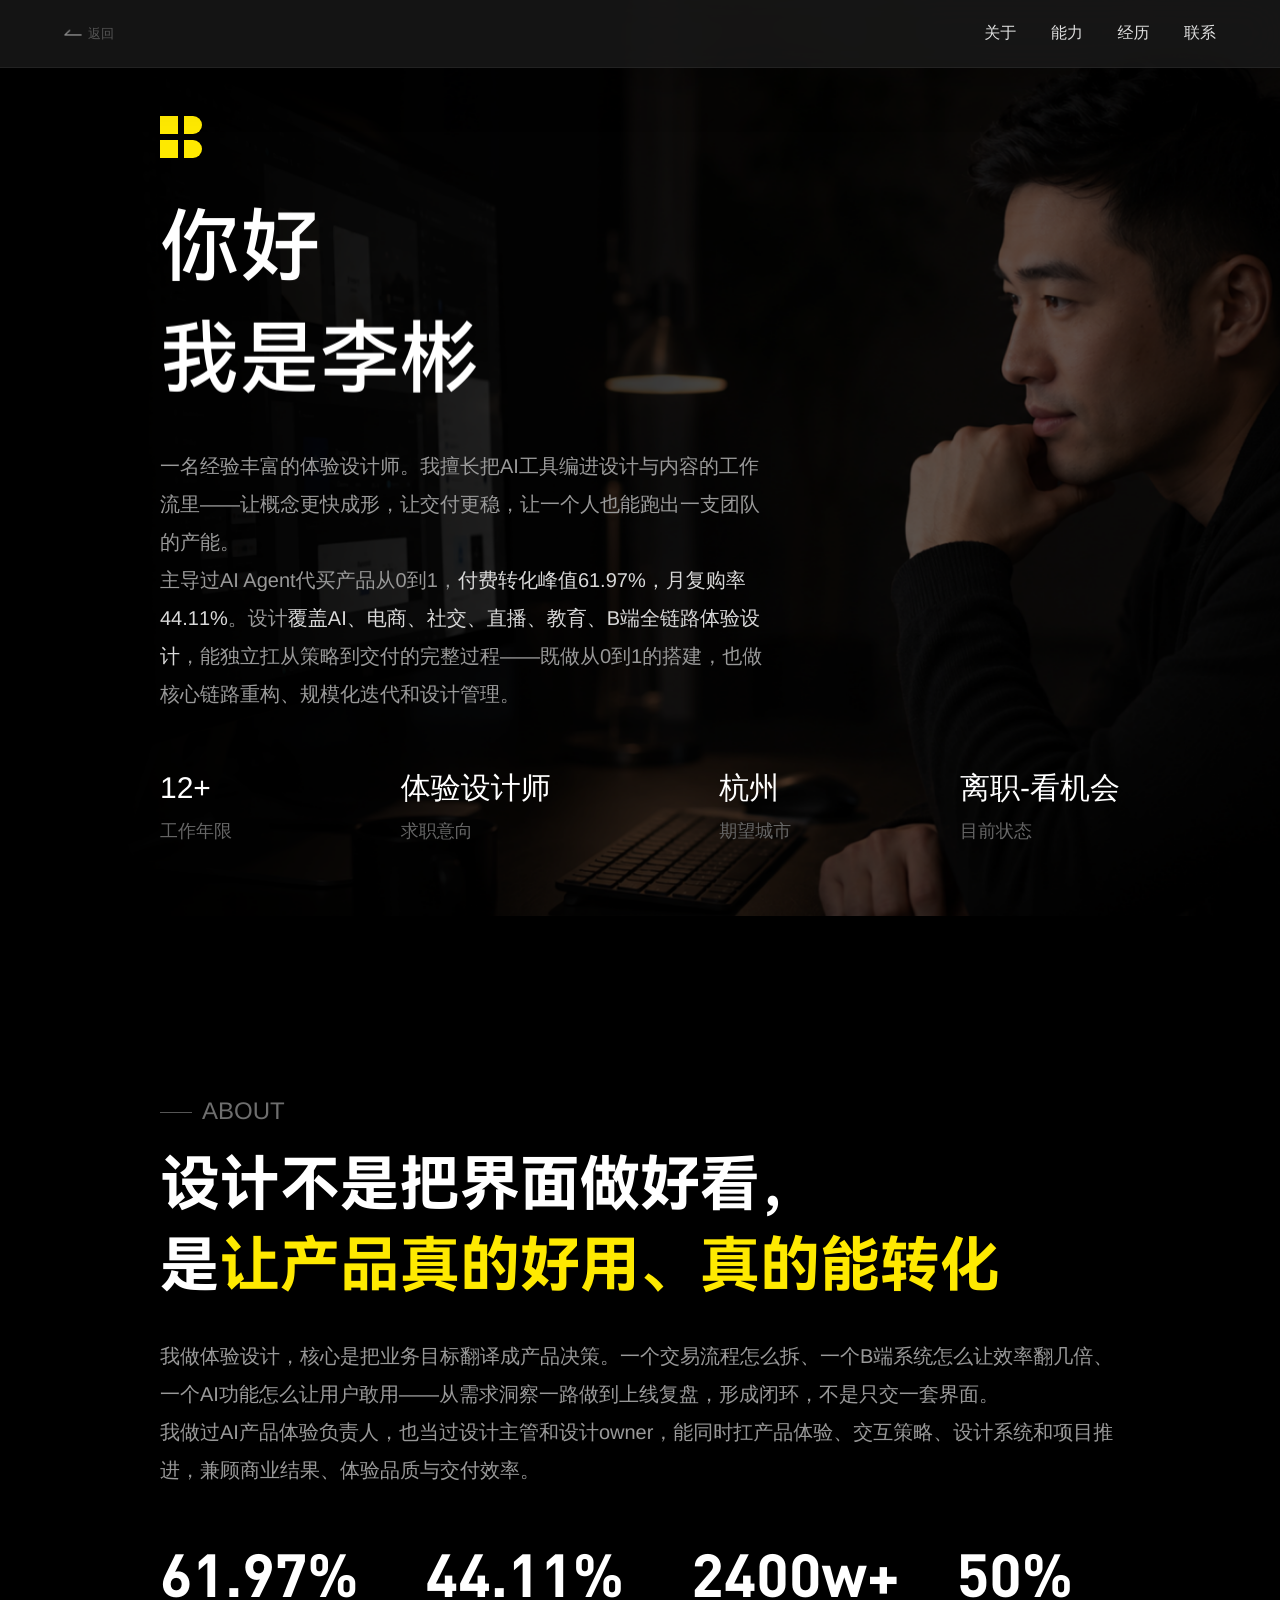
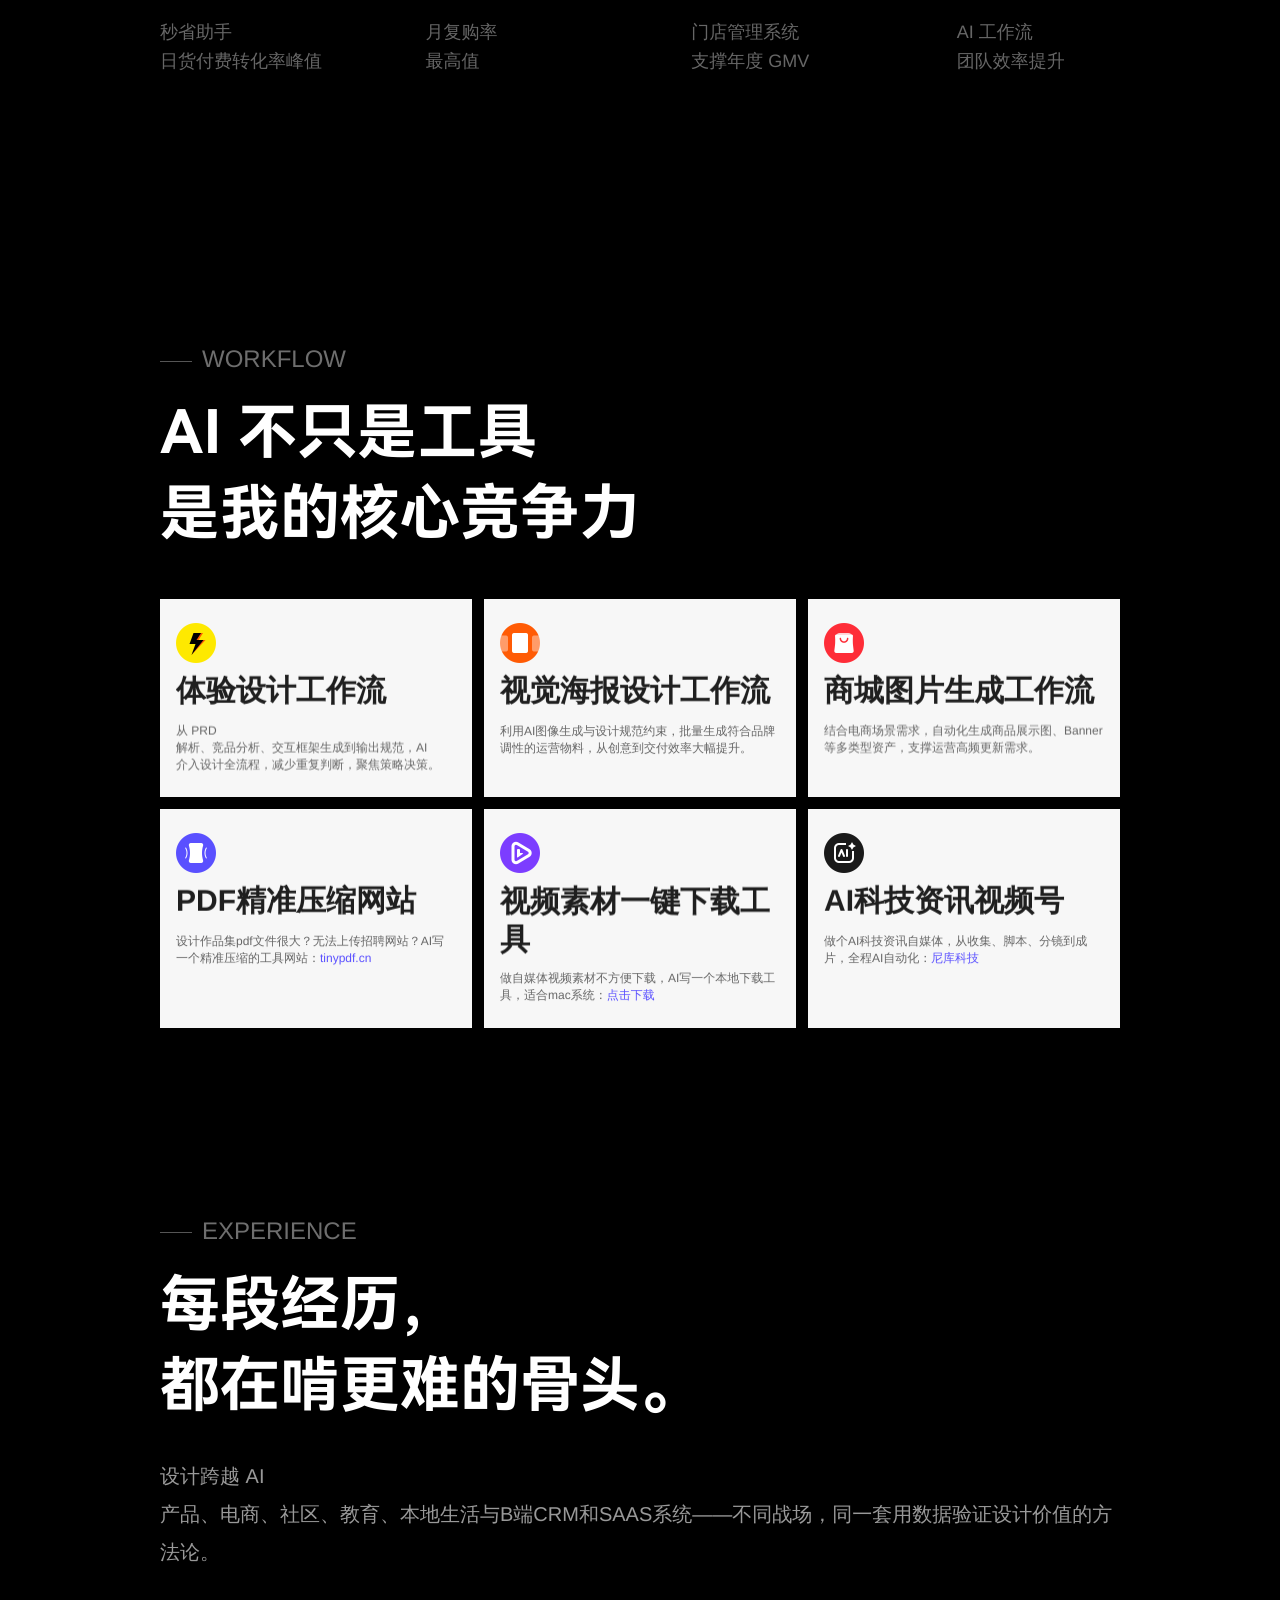
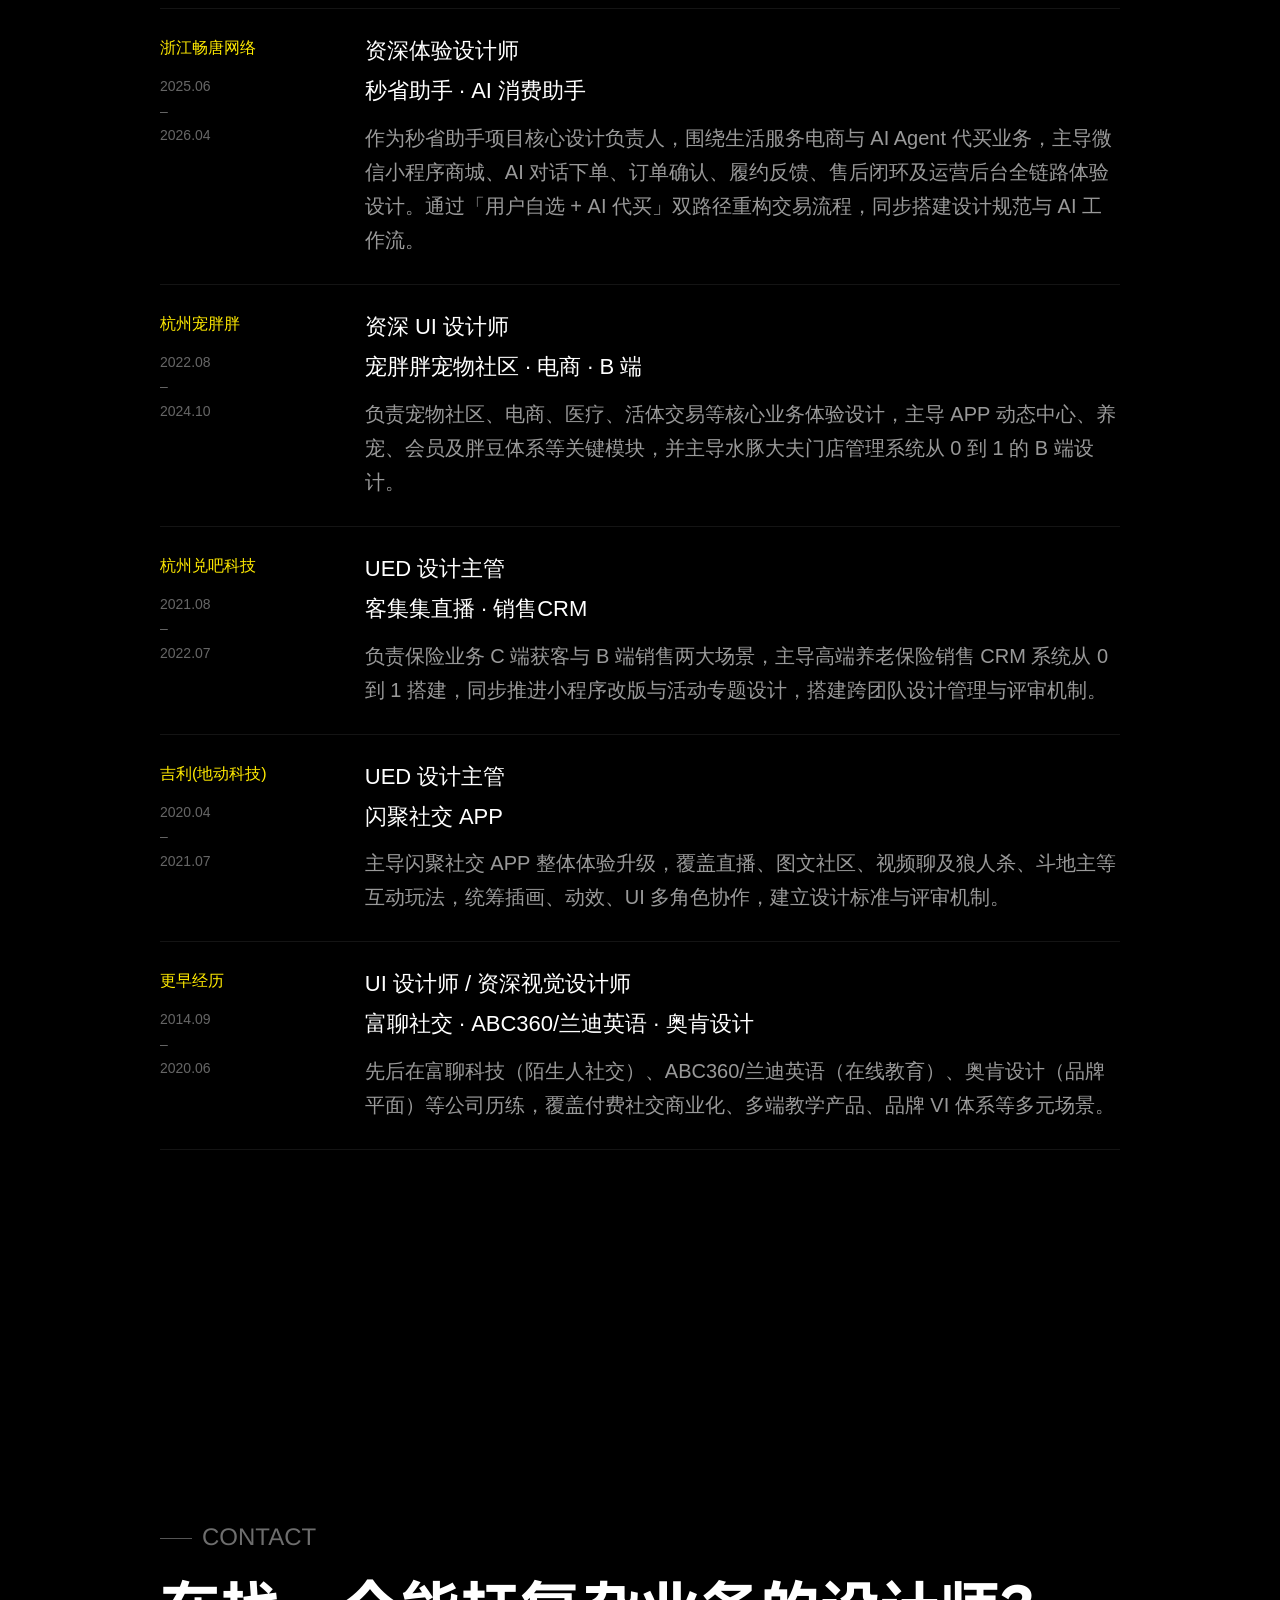
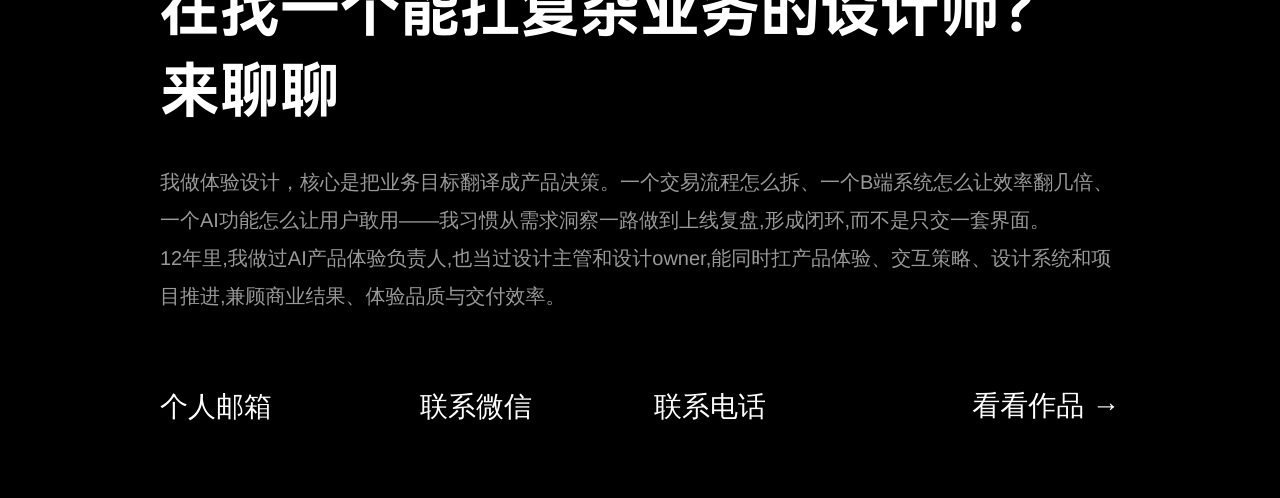
==== about.html @ 1988c187 "改版：新增个人履历页 + 全站交互/视觉优化 - 新增 about.html 个人履历页（hero/简介/workflow/经历/联系），文字按设计稿固定字号还原 - workflow 模块加入 3 " ====
<!DOCTYPE html>
<html lang="zh-CN">
<head>
  <meta charset="UTF-8">
  <meta name="viewport" content="width=device-width, initial-scale=1.0">
  <title>李彬 · 个人履历</title>
  <meta name="theme-color" content="#000000">
  <link rel="preload" as="image" href="images/about/about-hero-bg.png">
  <link rel="stylesheet" href="css/about.css">
  <script>
    /* 滚动分行入场 · 首屏防闪：先隐藏目标文字，由 line-reveal.js 接管显示；
       2.8s 兜底移除，避免脚本异常时文字一直隐藏。reduced-motion 时不启用。 */
    (function () {
      if (window.matchMedia && window.matchMedia('(prefers-reduced-motion: reduce)').matches) return;
      var d = document.documentElement;
      d.className += (d.className ? ' ' : '') + 'reveal-armed';
      setTimeout(function () { d.classList.remove('reveal-armed'); }, 2800);
    })();
  </script>
</head>
<body>
  <header class="topbar">
    <a class="back" href="index.html" aria-label="返回">
      <img class="back-icon" src="images/icons/back-icon@2x.png"
           srcset="images/icons/back-icon@2x.png 2x, images/icons/back-icon@3x.png 3x" alt="">
      <span>返回</span>
    </a>
    <nav aria-label="页面导航">
      <a href="#about">关于</a>
      <a href="#workflow">能力</a>
      <a href="#experience">经历</a>
      <a href="#contact">联系</a>
    </nav>
  </header>

  <main class="page">
    <section class="hero page-section" id="top">
      <div class="hero-bg" aria-hidden="true"></div>
      <div class="hero-mask" aria-hidden="true"></div>
      <div class="section-inner hero-content">
        <div class="brand-mark" aria-hidden="true"><span></span><span></span><span></span><span></span></div>
        <h1>你好<br>我是李彬</h1>
        <p class="hero-copy">
          一名经验丰富的体验设计师。我擅长把AI工具编进设计与内容的工作流里——让概念更快成形，让交付更稳，让一个人也能跑出一支团队的产能。<br>
          主导过AI&nbsp;Agent代买产品从0到1，<span class="text-strong">付费转化峰值61.97%，月复购率44.11%</span>。设计<span class="text-strong">覆盖AI、电商、社交、直播、教育、B端全链路体验设计</span>，能独立扛从策略到交付的完整过程——既做从0到1的搭建，也做核心链路重构、规模化迭代和设计管理。
        </p>
        <div class="profile-meta">
          <article><b>12+</b><span>工作年限</span></article>
          <article><b>体验设计师</b><span>求职意向</span></article>
          <article><b>杭州</b><span>期望城市</span></article>
          <article><b>离职-看机会</b><span>目前状态</span></article>
        </div>
      </div>
    </section>

    <section class="about-section page-section" id="about">
      <div class="section-inner">
        <p class="kicker">ABOUT</p>
        <h2>设计不是把界面做好看，<br>是<span class="accent">让产品真的好用、真的能转化</span></h2>
        <div class="body-copy">
          <p>我做体验设计，核心是把业务目标翻译成产品决策。一个交易流程怎么拆、一个B端系统怎么让效率翻几倍、一个AI功能怎么让用户敢用——从需求洞察一路做到上线复盘，形成闭环，不是只交一套界面。</p>
          <p>我做过AI产品体验负责人，也当过设计主管和设计owner，能同时扛产品体验、交互策略、设计系统和项目推进，兼顾商业结果、体验品质与交付效率。</p>
        </div>
        <div class="metrics">
          <article><b>61.97%</b><span>秒省助手<br>日货付费转化率峰值</span></article>
          <article><b>44.11%</b><span>月复购率<br>最高值</span></article>
          <article><b>2400w+</b><span>门店管理系统<br>支撑年度 GMV</span></article>
          <article><b>50%</b><span>AI 工作流<br>团队效率提升</span></article>
        </div>
      </div>
    </section>

    <section class="workflow-section page-section" id="workflow">
      <div class="section-inner">
        <p class="kicker">WORKFLOW</p>
        <h2>AI 不只是工具<br>是我的核心竞争力</h2>
        <div class="workflow-cards">
          <article>
            <img class="wf-icon" src="images/about/icons/workflow-ux.png" alt="">
            <h3>体验设计工作流</h3>
            <p>从 PRD 解析、竞品分析、交互框架生成到输出规范，AI&nbsp;介入设计全流程，减少重复判断，聚焦策略决策。</p>
          </article>
          <article>
            <img class="wf-icon" src="images/about/icons/workflow-poster.png" alt="">
            <h3>视觉海报设计工作流</h3>
            <p>利用AI图像生成与设计规范约束，批量生成符合品牌调性的运营物料，从创意到交付效率大幅提升。</p>
          </article>
          <article>
            <img class="wf-icon" src="images/about/icons/workflow-commerce.png" alt="">
            <h3>商城图片生成工作流</h3>
            <p>结合电商场景需求，自动化生成商品展示图、Banner 等多类型资产，支撑运营高频更新需求。</p>
          </article>
          <article>
            <img class="wf-icon" src="images/about/icons/workflow-pdf.png" alt="">
            <h3>PDF精准压缩网站</h3>
            <p>设计作品集pdf文件很大？无法上传招聘网站？AI写一个精准压缩的工具网站：<a class="wf-link" href="https://tinypdf.cn" target="_blank" rel="noopener noreferrer">tinypdf.cn</a></p>
          </article>
          <article>
            <img class="wf-icon" src="images/about/icons/workflow-video.png" alt="">
            <h3>视频素材一键下载工具</h3>
            <p>做自媒体视频素材不方便下载，AI写一个本地下载工具，适合mac系统：<a class="wf-link" href="downloads/video-downloader-mac-test.zip" download="视频下载器-macOS测试版.zip">点击下载</a></p>
          </article>
          <article>
            <img class="wf-icon" src="images/about/icons/workflow-news.png" alt="">
            <h3>AI科技资讯视频号</h3>
            <p>做个AI科技资讯自媒体，从收集、脚本、分镜到成片，全程AI自动化：<button type="button" class="wf-link wf-qr" data-qr="images/about/douyin-qr.jpg" aria-haspopup="dialog">尼库科技</button></p>
          </article>
        </div>
      </div>
    </section>

    <section class="experience-section page-section" id="experience">
      <div class="section-inner">
        <div class="experience-head">
          <p class="kicker">EXPERIENCE</p>
          <h2>每段经历，<br>都在啃更难的骨头。</h2>
          <p class="section-lead">设计跨越 AI 产品、电商、社区、教育、本地生活与B端CRM和SAAS系统——不同战场，同一套用数据验证设计价值的方法论。</p>
        </div>

        <div class="experience-list" aria-label="工作经历">
          <button class="job" type="button" aria-expanded="false">
            <div class="job-date">
              <b>浙江畅唐网络</b>
              <span>2025.06</span><span>–</span><span>2026.04</span>
            </div>
            <div class="job-body">
              <p class="job-role">资深体验设计师</p>
              <h3>秒省助手 · AI 消费助手</h3>
              <p class="job-desc">作为秒省助手项目核心设计负责人，围绕生活服务电商与 AI Agent 代买业务，主导微信小程序商城、AI 对话下单、订单确认、履约反馈、售后闭环及运营后台全链路体验设计。通过「用户自选 + AI 代买」双路径重构交易流程，同步搭建设计规范与 AI 工作流。</p>
              <div class="job-results">
                <p>累计订单近 1.2 万，累计注册超 6000</p>
                <p>日活付费转化峰值 61.97%，月复购率最高 44.11%</p>
                <p>建立三套 AI 工作流，设计效率提升约 50%</p>
              </div>
              <div class="tags"><span>AI Agent</span><span>AI 设计工作流</span><span>电商</span><span>微信小程序</span><span>Design Owner</span></div>
            </div>
          </button>

          <button class="job" type="button" aria-expanded="false">
            <div class="job-date">
              <b>杭州宠胖胖</b>
              <span>2022.08</span><span>–</span><span>2024.10</span>
            </div>
            <div class="job-body">
              <p class="job-role">资深 UI 设计师</p>
              <h3>宠胖胖宠物社区 · 电商 · B 端</h3>
              <p class="job-desc">负责宠物社区、电商、医疗、活体交易等核心业务体验设计，主导 APP 动态中心、养宠、会员及胖豆体系等关键模块，并主导水豚大夫门店管理系统从 0 到 1 的 B 端设计。</p>
              <div class="job-results">
                <p>200 万级用户产品核心模块改版，用户满意度 8.5 分以上</p>
                <p>社区与直播链路优化，用户停留时长提升至 5 分钟以上</p>
                <p>门店管理系统支撑年度 GMV 达 2400 万以上</p>
                <p>AI 萌宠咨询上线三个月咨询量增长 320%</p>
              </div>
              <div class="tags"><span>AI 咨询产品</span><span>宠物社区</span><span>B 端系统</span><span>鸿蒙适配</span><span>设计规范</span></div>
            </div>
          </button>

          <button class="job" type="button" aria-expanded="false">
            <div class="job-date">
              <b>杭州兑吧科技</b>
              <span>2021.08</span><span>–</span><span>2022.07</span>
            </div>
            <div class="job-body">
              <p class="job-role">UED 设计主管</p>
              <h3>客集集直播 · 销售CRM</h3>
              <p class="job-desc">负责保险业务 C 端获客与 B 端销售两大场景，主导高端养老保险销售 CRM 系统从 0 到 1 搭建，同步推进小程序改版与活动专题设计，搭建跨团队设计管理与评审机制。</p>
              <div class="job-results">
                <p>CRM 系统操作流程效率提升 300%</p>
                <p>前端开发理解与实现成本下降 82%</p>
                <p>业务预约率提升 55%</p>
              </div>
              <div class="tags"><span>CRM 系统</span><span>设计管理</span><span>B2C 获客</span><span>组件规范</span></div>
            </div>
          </button>

          <button class="job" type="button" aria-expanded="false">
            <div class="job-date">
              <b>吉利(地动科技)</b>
              <span>2020.04</span><span>–</span><span>2021.07</span>
            </div>
            <div class="job-body">
              <p class="job-role">UED 设计主管</p>
              <h3>闪聚社交 APP</h3>
              <p class="job-desc">主导闪聚社交 APP 整体体验升级，覆盖直播、图文社区、视频聊及狼人杀、斗地主等互动玩法，统筹插画、动效、UI 多角色协作，建立设计标准与评审机制。</p>
              <div class="job-results">
                <p>主导 APP 2.0 版本整体升级，社交/直播/游戏一体化体系建设</p>
                <p>建立设计评审机制，提升多人协作方案一致性</p>
              </div>
              <div class="tags"><span>社交 APP</span><span>直播</span><span>互动游戏</span><span>团队管理</span></div>
            </div>
          </button>

          <button class="job" type="button" aria-expanded="false">
            <div class="job-date">
              <b>更早经历</b>
              <span>2014.09</span><span>–</span><span>2020.06</span>
            </div>
            <div class="job-body">
              <p class="job-role">UI 设计师 / 资深视觉设计师</p>
              <h3>富聊社交 · ABC360/兰迪英语 · 奥肯设计</h3>
              <p class="job-desc">先后在富聊科技（陌生人社交）、ABC360/兰迪英语（在线教育）、奥肯设计（品牌平面）等公司历练，覆盖付费社交商业化、多端教学产品、品牌 VI 体系等多元场景。</p>
              <div class="job-results">
                <p>富聊核心链路优化，用户使用时长从 24.8 分钟提升至 35.6 分钟，增长 43%</p>
                <p>Zen Jigsaw 次日留存率从 27% 提升至 45%，使用时长增长超 300%</p>
              </div>
              <div class="tags"><span>陌生人社交</span><span>在线教育</span><span>海外产品</span><span>品牌 VI</span></div>
            </div>
          </button>
        </div>
      </div>
    </section>

    <section class="contact-section page-section" id="contact">
      <div class="section-inner contact-inner">
        <div>
          <p class="kicker">CONTACT</p>
          <h2>在找一个能扛复杂业务的设计师？<br>来聊聊</h2>
          <div class="body-copy">
            <p>我做体验设计，核心是把业务目标翻译成产品决策。一个交易流程怎么拆、一个B端系统怎么让效率翻几倍、一个AI功能怎么让用户敢用——我习惯从需求洞察一路做到上线复盘,形成闭环,而不是只交一套界面。</p>
            <p>12年里,我做过AI产品体验负责人,也当过设计主管和设计owner,能同时扛产品体验、交互策略、设计系统和项目推进,兼顾商业结果、体验品质与交付效率。</p>
          </div>
        </div>
        <div class="contact-links">
          <button type="button" class="contact-item contact-copy" data-copy="329809563@qq.com" aria-label="复制邮箱 329809563@qq.com">
            <span class="ci-label">个人邮箱</span>
            <span class="ci-value">329809563@qq.com</span>
          </button>
          <button type="button" class="contact-item contact-copy" data-copy="Libin_y" aria-label="复制微信号 Libin_y">
            <span class="ci-label">联系微信</span>
            <span class="ci-value">Libin_y</span>
          </button>
          <button type="button" class="contact-item contact-copy" data-copy="13758231257" aria-label="复制电话 13758231257">
            <span class="ci-label">联系电话</span>
            <span class="ci-value">13758231257</span>
          </button>
          <a class="contact-item contact-portfolio" href="project.html?p=miaosheng">看看作品 →</a>
        </div>
      </div>
    </section>
  </main>

  <div id="toast" class="toast" role="status" aria-live="polite"></div>

  <!-- 抖音二维码弹窗（点击工作流卡片「尼库科技」弹出） -->
  <div class="wf-qr-modal" id="wfQrModal" role="dialog" aria-modal="true" aria-label="抖音二维码" hidden>
    <div class="wf-qr-backdrop" data-qr-close></div>
    <div class="wf-qr-card">
      <button type="button" class="wf-qr-close" data-qr-close aria-label="关闭">×</button>
      <img class="wf-qr-img" id="wfQrImg" src="" alt="抖音二维码">
      <p class="wf-qr-cap" id="wfQrCap">抖音扫码关注</p>
    </div>
  </div>

  <script>
    /* 工作流卡片「尼库科技」→ 弹出抖音二维码 */
    (function () {
      var modal = document.getElementById('wfQrModal');
      if (!modal) return;
      var img = document.getElementById('wfQrImg');
      var cap = document.getElementById('wfQrCap');
      img.addEventListener('error', function () {
        img.style.display = 'none';
        cap.textContent = '二维码待上传：images/about/douyin-qr.png';
      });
      img.addEventListener('load', function () { img.style.display = 'block'; });
      function open(src, title) {
        img.style.display = 'block';
        cap.textContent = title || '抖音扫码关注';
        img.src = src;
        modal.hidden = false;
        document.body.style.overflow = 'hidden';
      }
      function close() { modal.hidden = true; img.src = ''; document.body.style.overflow = ''; }
      document.querySelectorAll('.wf-qr').forEach(function (btn) {
        btn.addEventListener('click', function () {
          open(btn.getAttribute('data-qr'), btn.getAttribute('data-title'));
        });
      });
      modal.addEventListener('click', function (e) {
        if (e.target.hasAttribute('data-qr-close')) close();
      });
      document.addEventListener('keydown', function (e) {
        if (e.key === 'Escape' && !modal.hidden) close();
      });
    })();
  </script>

  <script src="js/about.js"></script>

  <!-- 滚动「响应式分行」入场动效（GSAP 自托管，避免国内 CDN 慢）-->
  <script src="js/vendor/gsap.min.js"></script>
  <script src="js/vendor/ScrollTrigger.min.js"></script>
  <script src="js/vendor/SplitText.min.js"></script>
  <script src="js/line-reveal.js"></script>
</body>
</html>
---- css/about.css ----
/* ── 设计稿嵌入字体（已按本页用到的字形子集化）── */
@font-face {
  font-family: "HarmonyOS Sans SC";
  font-weight: 500;
  font-style: normal;
  font-display: swap;
  src: url("../fonts/HarmonyOS_Sans_SC_Medium.woff2") format("woff2");
}
@font-face {
  font-family: "HarmonyOS Sans SC";
  font-weight: 700;
  font-style: normal;
  font-display: swap;
  src: url("../fonts/HarmonyOS_Sans_SC_Bold.woff2") format("woff2");
}
@font-face {
  font-family: "DINPro";
  font-weight: 700;
  font-style: normal;
  font-display: swap;
  src: url("../fonts/DINPro-Bold.woff2") format("woff2");
}

:root {
  --bg: #000;
  --bar: rgba(26, 26, 26, .8);
  --panel: #1f1f1f;
  --panel-soft: #151515;
  --text: #f4f4f4;
  --muted: #6e6e6e;
  --muted-2: #9b9b9b;
  --accent: #FEE900;
  --white-card: #f7f7f7;
  --topbar-height: 68px;
  --page-x: clamp(28px, 12.5vw, 240px);
  --content-max: 1440px;
  --font-display: "HarmonyOS Sans SC", "PingFang SC", -apple-system, BlinkMacSystemFont, sans-serif;
  --font-num: "DINPro", "HarmonyOS Sans SC", "PingFang SC", -apple-system, sans-serif;
}

*,
*::before,
*::after {
  box-sizing: border-box;
}

html {
  min-height: 100%;
  scroll-behavior: smooth;
  scroll-padding-top: 0;
}

body {
  margin: 0;
  min-height: 100%;
  overflow-x: hidden;
  background: var(--bg);
  color: var(--text);
  font-family: "PingFang SC", -apple-system, BlinkMacSystemFont, "Helvetica Neue", Arial, sans-serif;
  font-weight: 300;
  letter-spacing: 0;
  -webkit-font-smoothing: antialiased;
  text-rendering: geometricPrecision;
}

a {
  color: inherit;
  text-decoration: none;
}

button {
  border: 0;
  border-radius: 0;
  font: inherit;
}

.text-strong {
  font-weight: 500;            /* 设计稿：强调文字为 PingFang SC Medium */
  color: #d9d9d9;
}

.accent,
.contact-section h2 span {
  color: var(--accent);
}

.topbar {
  position: fixed;
  top: 0;
  left: 0;
  right: 0;
  z-index: 100;
  height: var(--topbar-height);
  padding: 0 clamp(24px, 5vw, 96px);
  display: flex;
  align-items: center;
  justify-content: space-between;
  background: var(--bar);
  color: #e0e0e0;
  border-bottom: 1px solid rgba(255,255,255,.06);
  backdrop-filter: blur(18px);
  -webkit-backdrop-filter: blur(18px);
  box-shadow: 0 18px 44px rgba(0,0,0,.26);
}

/* 全站统一返回样式（以 project.html .project-back 为准）*/
.back {
  display: flex;
  align-items: center;
  gap: 6px;
  font-size: 13px;
  color: #555;
  transition: color 0.2s;
}
.back:hover { color: #fff; }
.back-icon {
  width: 18px;
  height: 18px;
  display: block;
  opacity: 0.5;                 /* 白色切图弱化为灰，hover 提亮 */
  transition: opacity 0.2s;
}
.back:hover .back-icon { opacity: 1; }

.topbar nav {
  display: flex;
  gap: clamp(22px, 2.7vw, 52px);
  font-size: 16px;
  font-weight: 400;
}

.topbar nav a:hover {
  color: var(--accent);        /* 顶部导航 hover 黄色；返回按钮 hover 走 .back:hover(白) */
}

.page {
  width: 100%;
  overflow: visible;
}

.page-section {
  min-height: 100svh;
}

.section-inner {
  width: min(calc(100% - var(--page-x) * 2), var(--content-max));
  min-height: 100svh;
  margin: 0 auto;
  padding: calc(var(--topbar-height) + 48px) 0 72px;
  display: flex;
  flex-direction: column;
  justify-content: center;
}

.hero {
  position: relative;
  overflow: hidden;
}

/* Hero 底图：用户重新导出的切图（@2x 3840×2000 / @1x 1920×1000，照片居右 + 左侧渐变淡黑已烘焙进图片），满幅铺底 */
.hero-bg {
  position: absolute;
  inset: 0;
  background-image: url("../images/about/about-hero-bg.png");
  background-repeat: no-repeat;
  background-size: cover;
  background-position: center top;
}

/* 渐变已烘焙进底图，此层保留作极轻微的文字区兜底 */
.hero-mask {
  position: absolute;
  inset: 0;
  background: none;
}

.hero-content {
  position: relative;
  z-index: 2;
}

.brand-mark {
  width: clamp(42px, 3vw, 58px);
  height: clamp(42px, 3vw, 58px);
  display: grid;
  grid-template-columns: repeat(2, 1fr);
  grid-template-rows: repeat(2, 1fr);
  gap: 6px;
  margin-bottom: clamp(28px, 3.8vh, 44px);
}

.brand-mark span {
  background: var(--accent);
}

.brand-mark span:nth-child(2),
.brand-mark span:nth-child(4) {
  border-radius: 0 18px 18px 0;
}

.eyebrow,
.kicker {
  margin: 0 0 20px;
  color: var(--muted);
  font-size: 24px;             /* 设计稿：PingFang SC Regular 24px */
  line-height: 1;
  font-weight: 400;
  text-transform: uppercase;
  white-space: nowrap;         /* —— WORKFLOW 等始终单行不换行 */
}

.kicker::before {
  content: "";
  display: inline-block;
  width: clamp(32px, 2.5vw, 48px);
  height: 1px;
  margin-right: 10px;
  vertical-align: middle;
  background: #555;
}

.hero h1,
.section-inner h2 {
  margin: 0;
  color: #ffffff;
  font-family: var(--font-display);
  letter-spacing: 0;
}

.hero h1 {
  font-size: 80px;             /* 设计稿：HarmonyOS Sans SC Medium 80px */
  line-height: 1.4;
  font-weight: 500;
}

.muted-title {
  color: #555;
}

.hero-copy,
.section-lead,
.body-copy p {
  margin: 32px 0 0;
  color: #999999;
  font-size: 20px;             /* 设计稿：PingFang SC Light 20px / 行高 38px(1.9) */
  line-height: 1.9;
  font-weight: 300;
  overflow-wrap: anywhere;
}
/* 文字显示区间按设计稿各自的文本框宽度 */
/* 顶部正文：按视口比例动态适配一屏（设计稿 920/1920≈48vw），上限 920px、下限 480px */
.hero-copy    { width: min(100%, clamp(480px, 48vw, 920px)); }
.section-lead { width: min(100%, 1320px); }  /* 设计稿 1320px */
.body-copy p  { width: min(100%, 1268px); }  /* 设计稿 1268px */

.body-copy p + p {
  margin-top: 0;
}

.profile-meta {
  display: grid;
  grid-template-columns: repeat(4, max-content);   /* 列随内容宽；配合 space-between 让文字间距均匀 */
  justify-content: space-between;                   /* 四项在内容宽度内等间距分布（同设计稿）*/
  gap: clamp(28px, 4vw, 80px);
  width: 100%;                                       /* 铺满内容区（设计稿四项跨满 1440）*/
  margin-top: clamp(46px, 6vh, 72px);
  padding-top: 0;
}

.profile-meta b {
  display: block;
  color: #ffffff;
  font-size: 30px;             /* 用户指定 30px（设计稿原 36px 偏大）*/
  line-height: 1.4;
  font-weight: 400;
  white-space: nowrap;         /* 各项指标保持单行 */
}

.profile-meta span {
  display: block;
  margin-top: 10px;
  color: #666666;
  font-size: 18px;             /* 设计稿：PingFang SC Regular 18px */
  font-weight: 400;
}

.section-inner h2 {
  font-size: 60px;             /* 设计稿：HarmonyOS Sans SC Bold 60px */
  line-height: 1.35;
  font-weight: 700;
}

.ai-badge {
  width: fit-content;
  margin-bottom: 28px;
  padding: 6px 12px;
  border: 1px solid rgba(254,233,0,.28);
  background: rgba(254,233,0,.08);
  color: var(--accent);
  font-size: 11px;
  font-weight: 400;
}

.metrics {
  display: grid;
  grid-template-columns: repeat(4, minmax(0, 1fr));
  gap: clamp(42px, 8vw, 160px);
  width: 100%;
  margin-top: clamp(54px, 6vh, 82px);
}

.metrics article {
  padding: 0;
}

.metrics b {
  display: block;
  color: #ffffff;
  font-family: var(--font-num);
  font-size: 60px;             /* 设计稿：DINPro Bold 60px */
  line-height: 1;
  font-weight: 700;
}

.metrics span {
  display: block;
  margin-top: 14px;
  color: #666666;
  font-size: 18px;             /* 设计稿：PingFang SC Regular 18px */
  font-weight: 400;
  line-height: 1.65;
}

.workflow-cards {
  display: grid;
  grid-template-columns: repeat(3, minmax(0, 1fr));
  gap: 12px;
  width: 100%;
  margin-top: clamp(42px, 5vh, 68px);
}

.workflow-cards article {
  padding: 24px 16px;          /* 左右收窄给正文+链接更多宽度，避免链接掉到第 3 行 */
  background: var(--white-card);
  color: #161616;
}

.wf-icon {
  width: 40px;
  height: 40px;
  display: block;
  margin-bottom: 10px;         /* 收紧图标与标题间距，压低卡片高度 */
}

.workflow-cards h3 {
  margin: 0;
  color: #1f1f1f;
  font-size: 30px;             /* 设计稿：PingFang SC Semibold 30px */
  line-height: 1.25;
  font-weight: 600;
}

.workflow-cards p {
  margin: 12px 0 0;
  color: #666666;
  /* 16px=设计稿(1920)字号；窄屏按列宽等比缩到 ~11px，确保正文+末尾链接挤在 2 行内 */
  font-size: clamp(12px, 0.85vw, 16px);
  font-weight: 400;
  line-height: 1.4;            /* 设计稿卡片正文行高 ≈1.375 */
}

/* 工作流卡片正文内的彩色链接（设计稿 #5A50FF）—— 网站/下载/抖音号 */
.wf-link {
  color: #5A50FF;
  font: inherit;
  text-decoration: none;
  cursor: pointer;
  transition: color .2s;
}
.wf-link:hover { color: #4036d6; text-decoration: underline; text-underline-offset: 3px; }
button.wf-link {                 /* 二维码弹窗触发用 button：清掉默认底色/边框 */
  background: none;
  border: 0;
  padding: 0;
}

/* 抖音二维码弹窗（点击「尼库科技」弹出） */
.wf-qr-modal {
  position: fixed;
  inset: 0;
  z-index: 9999;
  display: flex;
  align-items: center;
  justify-content: center;
}
.wf-qr-modal[hidden] { display: none; }
.wf-qr-backdrop {
  position: absolute;
  inset: 0;
  background: rgba(0, 0, 0, 0.62);
}
.wf-qr-card {
  position: relative;
  z-index: 1;
  background: #fff;
  padding: 32px 32px 24px;
  border-radius: 14px;
  text-align: center;
  box-shadow: 0 20px 60px rgba(0, 0, 0, .4);
}
.wf-qr-img {
  width: min(300px, 78vw);
  height: auto;
  display: block;
  margin: 0 auto;
  border-radius: 10px;
}
.wf-qr-cap {
  margin-top: 16px;
  font-size: 14px;
  color: #666;
  font-weight: 400;
}
.wf-qr-close {
  position: absolute;
  top: 6px;
  right: 12px;
  width: 32px; height: 32px;
  background: none;
  border: 0;
  font-size: 26px;
  line-height: 1;
  color: #999;
  cursor: pointer;
  transition: color .2s;
}
.wf-qr-close:hover { color: #111; }

/* ===== 滚动「响应式分行」入场 · 首屏防闪兜底 =====
   line-reveal.js 运行前先隐藏目标文字（脚本会逐个接管显示并播放动画）；
   脚本缺失/超时会移除 reveal-armed，文字照常显示，绝不会一直隐藏。 */
html.reveal-armed .hero h1,
html.reveal-armed .hero-copy,
html.reveal-armed .about-section h2,
html.reveal-armed .about-section .body-copy p,
html.reveal-armed .workflow-section h2,
html.reveal-armed .workflow-cards h3,
html.reveal-armed .workflow-cards p,
html.reveal-armed .experience-section h2,
html.reveal-armed .experience-section .section-lead,
html.reveal-armed .contact-section h2,
html.reveal-armed .contact-section .body-copy p {
  visibility: hidden;
}
.reveal-line { will-change: transform; }

.experience-section {
  overflow: visible;
}

.experience-section .section-inner {
  min-height: 100svh;
  padding: calc(var(--topbar-height) + 36px) 0 48px;
  justify-content: center;
}

.experience-head {
  margin-bottom: clamp(28px, 4vh, 54px);
}

.experience-list {
  width: 100%;
}

.job {
  position: relative;
  width: 100%;
  padding: clamp(26px, 3vh, 44px) 0;
  border-top: 1px solid rgba(255,255,255,.08);
  display: grid;
  grid-template-columns: clamp(160px, 16vw, 237px) minmax(0, 1fr);
  gap: 0;
  align-items: start;
  background: transparent;
  color: inherit;
  text-align: left;
  cursor: pointer;
  transition: padding .25s ease;
}

/* 悬停高亮：灰块(#1f1f1f)左右铺满至视口边缘，内容仍居中对齐 */
.job::before {
  content: "";
  position: absolute;
  top: 0;
  bottom: 0;
  left: 50%;
  width: 100vw;
  margin-left: -50vw;
  background: var(--panel);
  opacity: 0;
  transition: opacity .25s ease;
}

.job > * {
  position: relative;
  z-index: 1;
}

.job:hover::before,
.job:focus-visible::before {
  opacity: 1;
}

.job:focus-visible {
  outline: none;
}

.job:last-child {
  border-bottom: 1px solid rgba(255,255,255,.08);
}

.job-date b {
  display: block;
  margin-bottom: 14px;
  color: var(--accent);
  font-size: 16px;
  line-height: 1.5;
  font-weight: 400;
}

.job-date span {
  display: block;
  color: #666666;
  font-size: 14px;
  line-height: 1.75;
  font-weight: 400;
}

.job-role {
  margin: 0 0 10px;
  color: #ffffff;
  font-size: 22px;             /* 设计稿：PingFang SC Medium 22px */
  font-weight: 500;
}

.job h3 {
  margin: 0;
  color: #ffffff;
  font-size: 22px;             /* 设计稿：PingFang SC Medium 22px */
  line-height: 1.4;
  font-weight: 500;
}

.job-desc,
.job-results p {
  color: #999999;
  font-size: 20px;             /* 设计稿：PingFang SC Regular 20px */
  font-weight: 400;
  line-height: 1.7;
}

/* 描述：收起态也常驻可见（对应设计稿默认显示简介）*/
.job-desc {
  max-width: 1114px;
  margin: 14px 0 0;
}

/* 业绩：仅悬停/聚焦时展开（设计稿展开态 454px 的增量内容）*/
.job-results {
  display: grid;
  gap: 10px;
  max-height: 0;
  margin-top: 0;
  opacity: 0;
  overflow: hidden;
  transition: max-height .3s ease, opacity .25s ease, margin .3s ease;
}

.job:hover .job-results,
.job:focus-visible .job-results {
  max-height: 200px;
  margin-top: 16px;
  opacity: 1;
}

.job-results p {
  display: flex;
  align-items: center;        /* 箭头与右侧文字垂直居中对齐 */
  gap: 8px;
  margin: 0;
}

.job-results p::before {
  content: "↑";
  flex: 0 0 auto;
  color: var(--accent);
  font-size: 12px;
  line-height: 1;
}

.tags {
  display: flex;
  flex-wrap: wrap;
  gap: 10px;
  max-height: 0;
  margin-top: 0;
  opacity: 0;
  overflow: hidden;
  transition: max-height .3s ease, opacity .25s ease, margin .3s ease;
}

.job:hover .tags,
.job:focus-visible .tags {
  max-height: 60px;
  margin-top: 18px;
  opacity: 1;
}

/* 标签：设计稿为 10% 不透明度纯色填充块（无描边）；前两个黄色强调 */
.tags span {
  display: inline-flex;
  align-items: center;
  padding: 9px 20px;
  color: #999999;
  background: rgba(153,153,153,.1);
  border: 0;
  font-size: 16px;
  font-weight: 500;
  line-height: 1;
}

.tags span:nth-child(-n+2) {
  color: var(--accent);
  background: rgba(254,233,0,.1);
}

.contact-inner {
  justify-content: flex-end;
}

.contact-section h2 {
  font-size: 60px;             /* 设计稿：HarmonyOS Sans SC Bold 60px */
  line-height: 1.35;
}

.contact-links {
  display: grid;
  grid-template-columns: repeat(4, 1fr);
  gap: 0;
  align-items: center;
  width: 100%;
  margin-top: clamp(48px, 8vh, 92px);
  color: #ffffff;
  font-size: 28px;             /* 设计稿：PingFang SC Regular 28px */
  font-weight: 400;
}

/* 联系项：默认显示标签，悬停/聚焦切换为真实值，点击复制（见 about.js）。
   标签与值用 grid 同格堆叠，按较宽者（邮箱）撑宽，切换时无位移。 */
.contact-item {
  display: grid;
  background: transparent;
  border: 0;
  padding: 0;
  margin: 0;
  color: inherit;
  font: inherit;
  font-weight: 400;
  text-align: left;
  cursor: pointer;
}

.ci-label,
.ci-value {
  grid-area: 1 / 1;
  transition: opacity .22s ease;
}

.ci-value {
  opacity: 0;
  white-space: nowrap;
}

.contact-copy:hover .ci-label,
.contact-copy:focus-visible .ci-label {
  opacity: 0;
}

.contact-copy:hover .ci-value,
.contact-copy:focus-visible .ci-value {
  opacity: 1;
}

.contact-item:focus-visible {
  outline: none;
}

.contact-portfolio {
  justify-self: end;
  white-space: nowrap;
}

.contact-portfolio:hover {
  color: var(--accent);
}

/* 复制成功提示 */
.toast {
  position: fixed;
  left: 50%;
  bottom: 48px;
  transform: translateX(-50%) translateY(16px);
  padding: 14px 28px;
  background: #1f1f1f;
  color: #ffffff;
  font-size: 15px;
  font-weight: 400;
  border: 1px solid rgba(255,255,255,.12);
  box-shadow: 0 18px 44px rgba(0,0,0,.4);
  opacity: 0;
  pointer-events: none;
  transition: opacity .25s ease, transform .25s ease;
  z-index: 9999;
}

.toast.is-visible {
  opacity: 1;
  transform: translateX(-50%) translateY(0);
}

@media (max-width: 1180px) {
  :root {
    --page-x: clamp(32px, 7vw, 90px);
  }

  .profile-meta,
  .metrics,
  .workflow-cards {
    grid-template-columns: repeat(2, minmax(0, 1fr));
  }

  .contact-links {
    grid-template-columns: 1fr 1fr;
    gap: 18px 36px;
  }

  .contact-links a:last-child {
    justify-self: start;
  }

  /* 窄屏等比缩小（桌面以设计稿固定字号为准，此处为优雅降级）*/
  .hero h1 { font-size: 60px; }
  .section-inner h2,
  .contact-section h2 { font-size: 48px; }
  .metrics b { font-size: 48px; }
  .profile-meta b { font-size: 30px; }
  .eyebrow,
  .kicker { font-size: 20px; }
  .hero-copy,
  .section-lead,
  .body-copy p,
  .job-desc,
  .job-results p { font-size: 18px; }
  .workflow-cards h3 { font-size: 26px; }
  .job-role,
  .job h3 { font-size: 20px; }
  .contact-links { font-size: 24px; }
}

@media (max-width: 760px) {
  :root {
    --topbar-height: 68px;
    --page-x: 32px;
  }

  .topbar {
    padding: 0 24px;
  }

  .topbar nav {
    display: none;
  }

  .section-inner {
    padding: calc(var(--topbar-height) + 44px) 0 56px;
  }

  .hero-bg {
    width: 100%;
    height: 72%;
    background-position: center top;
  }

  .hero-mask {
    width: 100%;
    height: 72%;
    background: linear-gradient(to top, rgba(0,0,0,0) 28%, #000 100%);
  }

  .hero h1 {
    font-size: 48px;
  }

  .section-inner h2 {
    font-size: 38px;
  }

  .profile-meta,
  .metrics,
  .workflow-cards,
  .contact-links {
    grid-template-columns: 1fr;
  }

  .job {
    grid-template-columns: 1fr;
    gap: 16px;
  }

  .experience-section {
    overflow: visible;
  }

  .job h3,
  .job-role {
    font-size: 20px;
  }

  .contact-section h2 { font-size: 38px; }
  .metrics b { font-size: 40px; }
  .profile-meta b { font-size: 28px; }
  .eyebrow,
  .kicker { font-size: 18px; }
  .hero-copy,
  .section-lead,
  .body-copy p,
  .job-desc,
  .job-results p { font-size: 16px; }
  .hero-copy { width: 100%; }          /* 手机端顶部正文铺满 */
  .workflow-cards h3 { font-size: 24px; }
  .contact-links { font-size: 20px; }
}

@media (prefers-reduced-motion: reduce) {
  html {
    scroll-behavior: auto;
  }
}
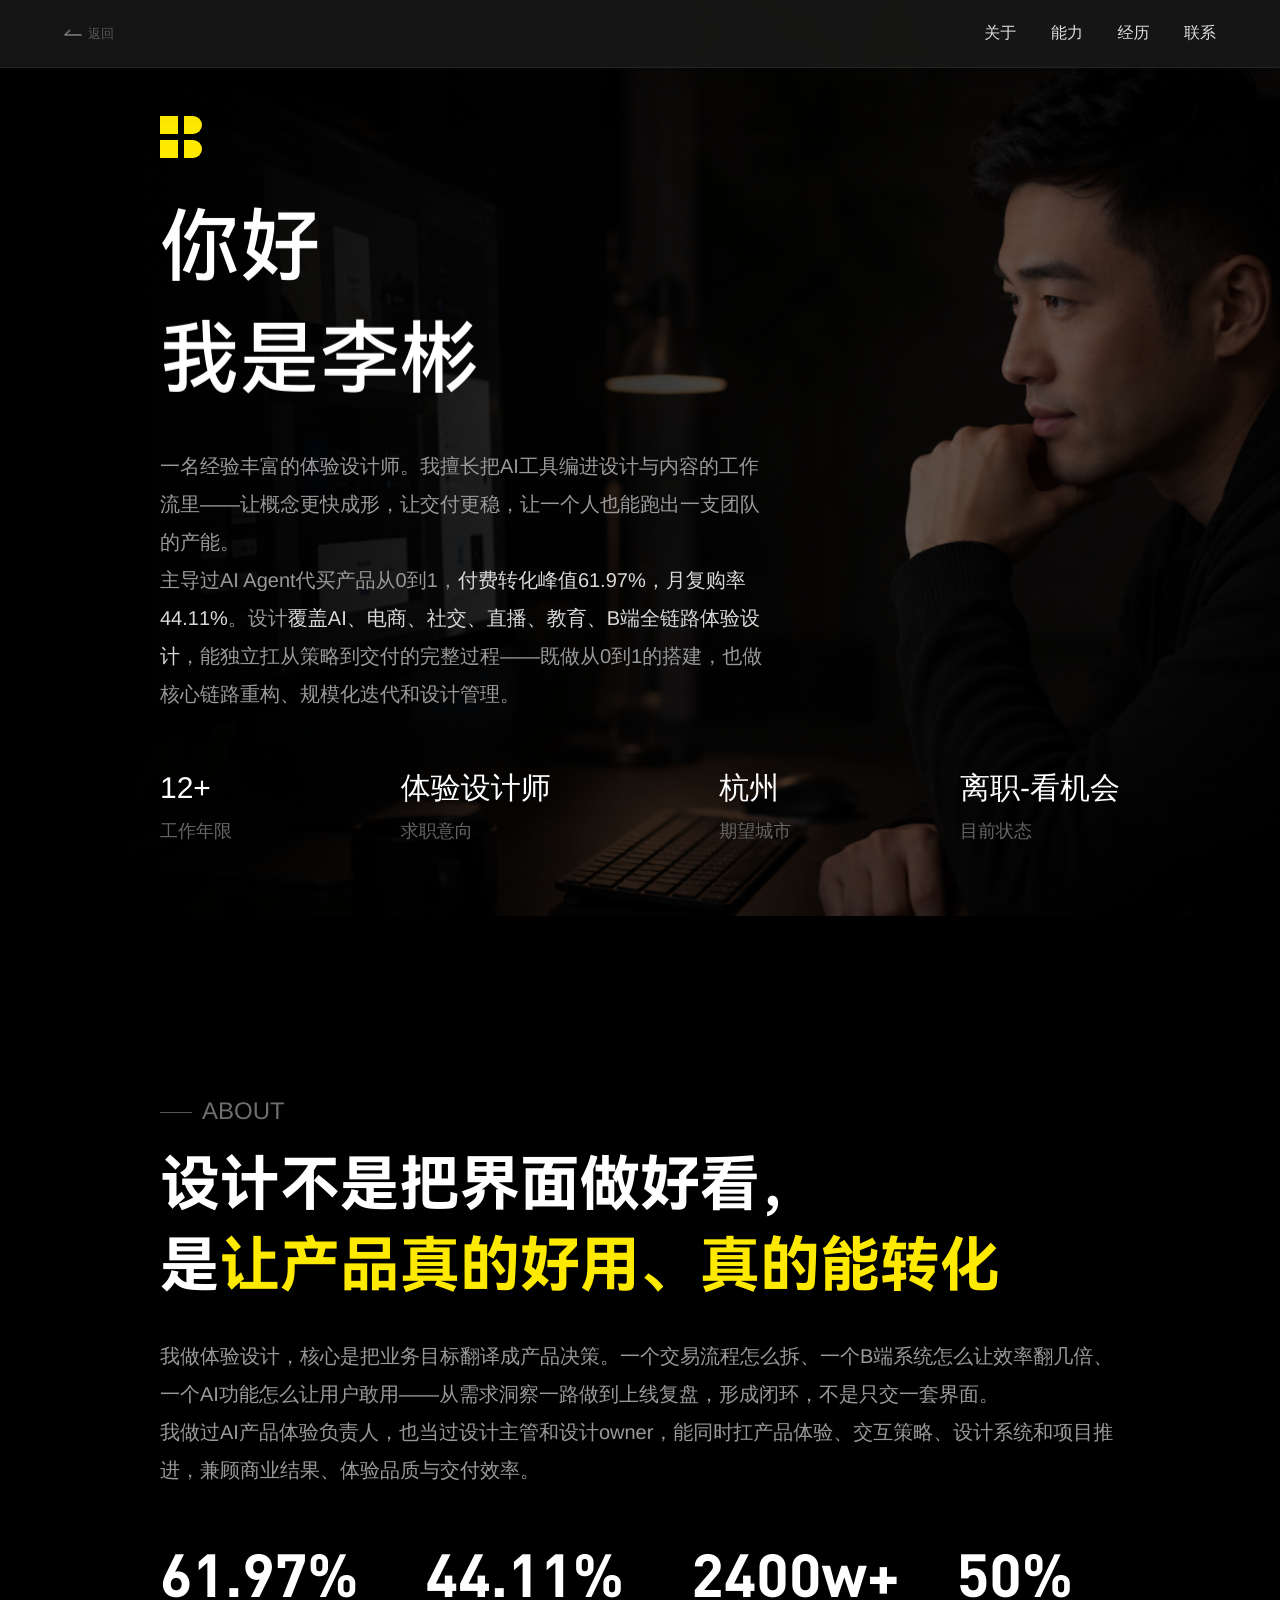
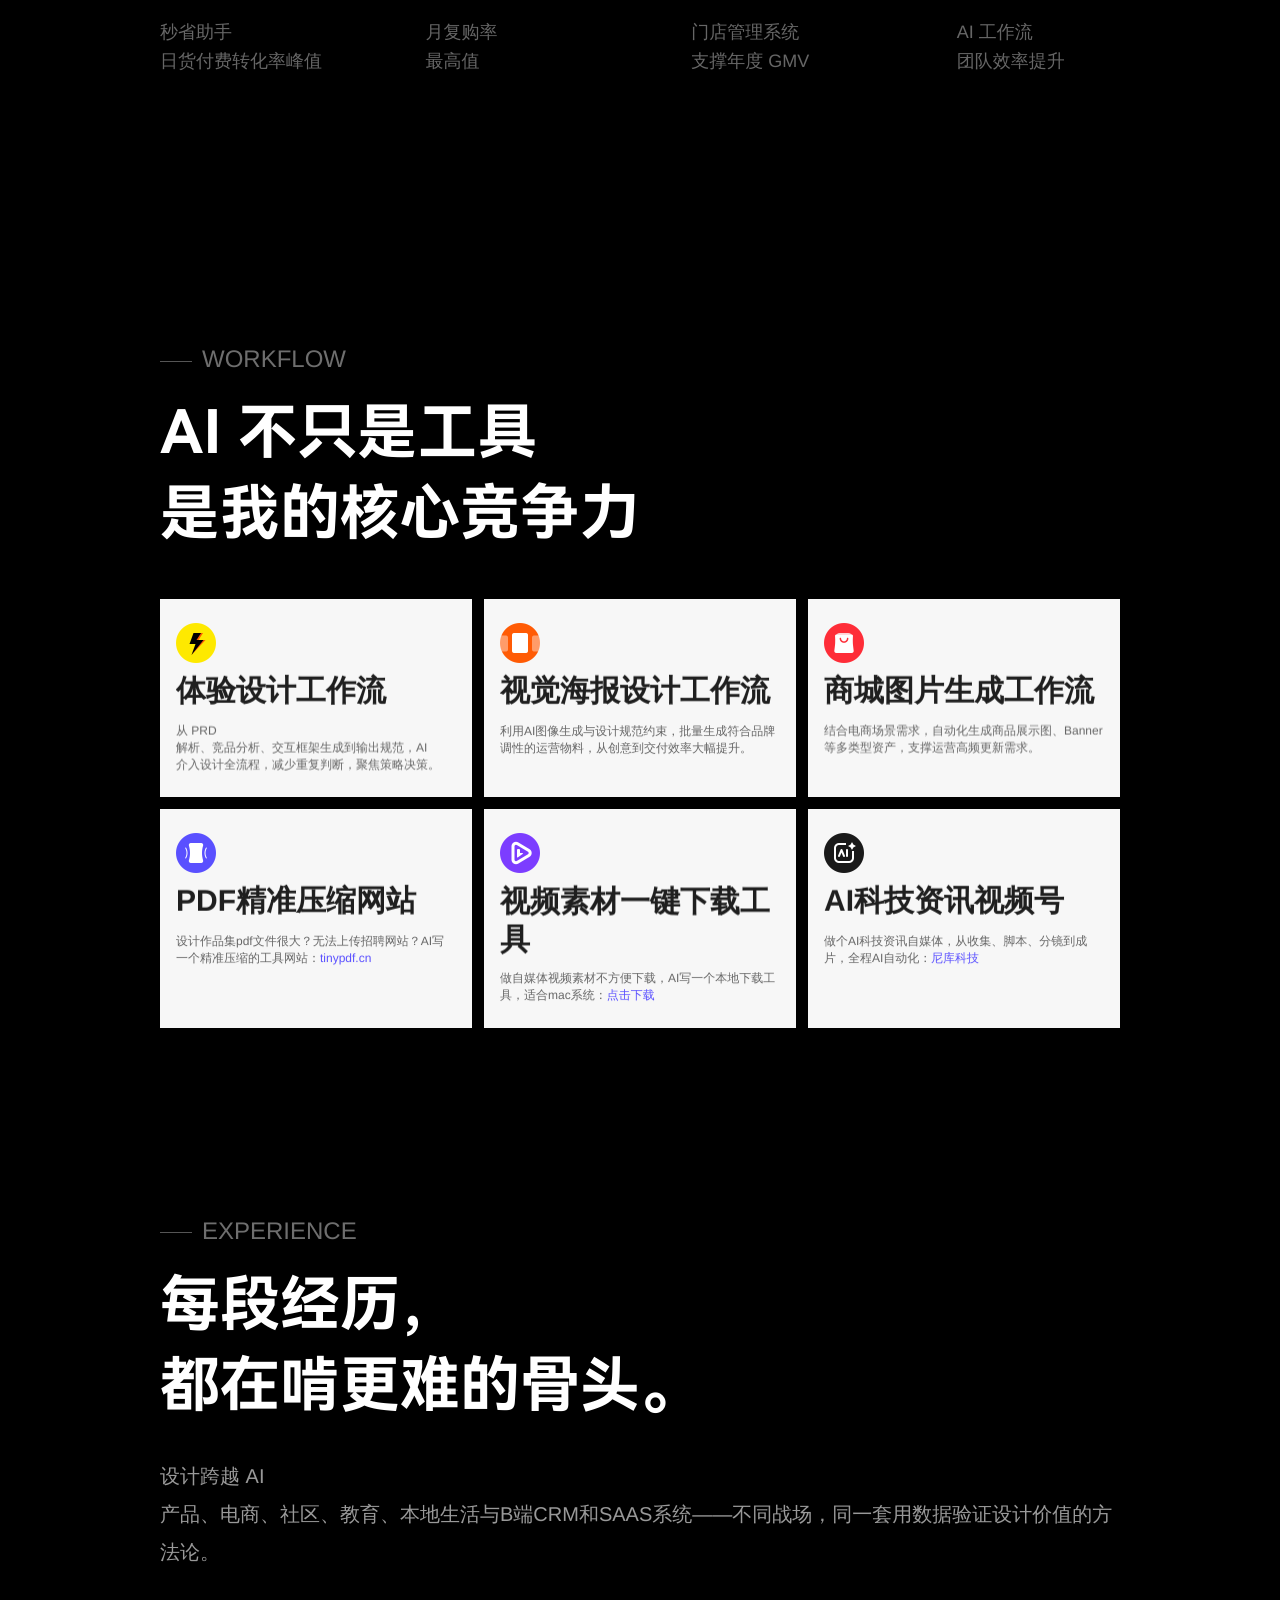
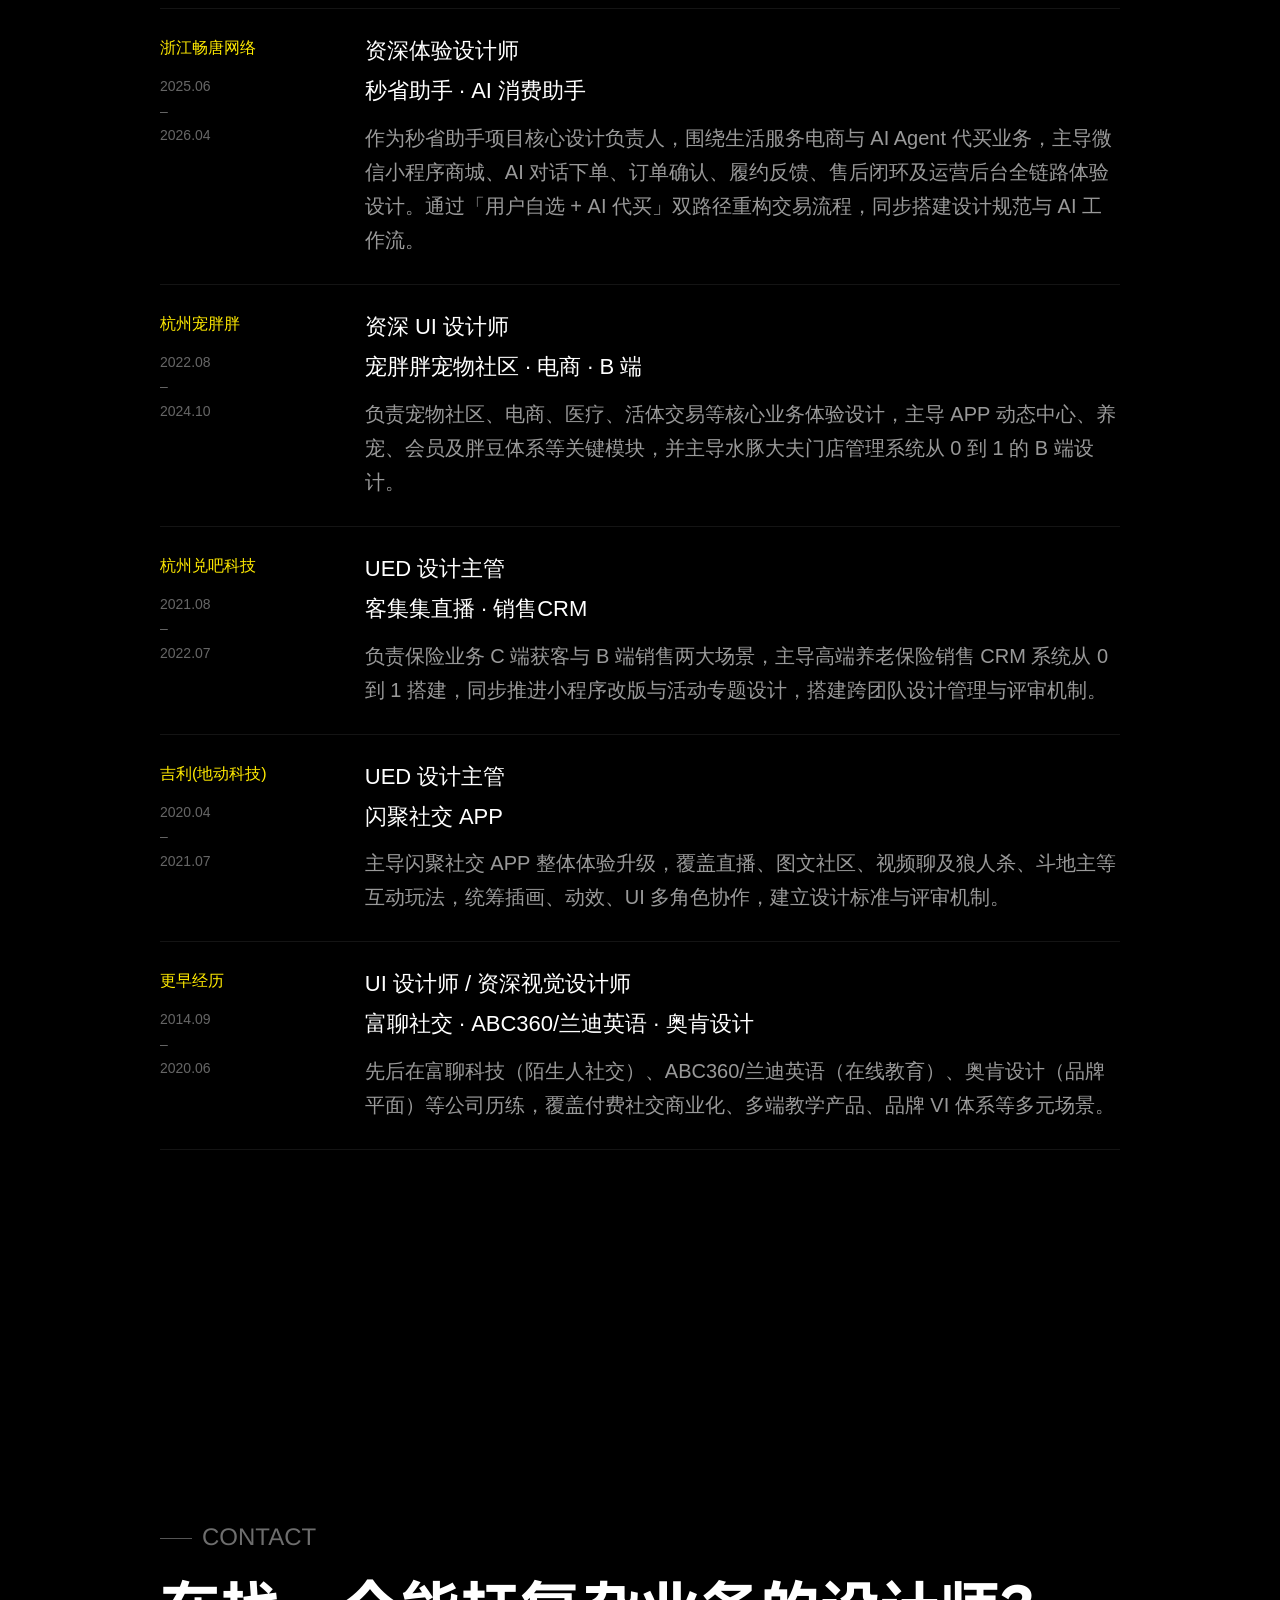
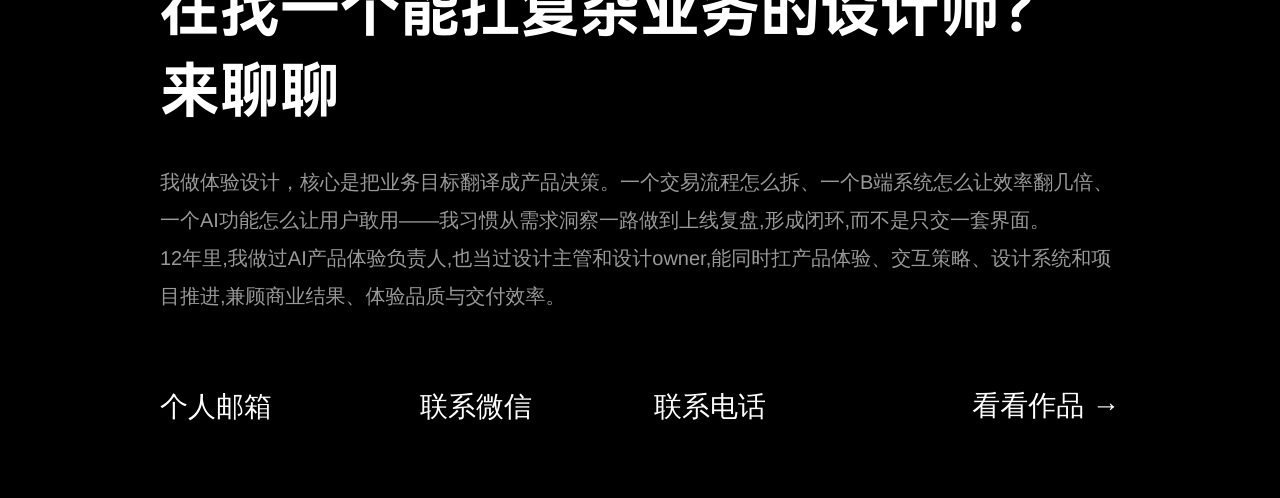
==== commit 3d51851e: "添加网站图标 favicon（深色圆角底品牌 logo） - 新增 images/favicon.svg：黄色 B logo 套 #252525 圆角底，去除 Sketch 导出冗余 mask - 首" ====
--- a/about.html
+++ b/about.html
@@ -4,6 +4,7 @@
   <meta charset="UTF-8">
   <meta name="viewport" content="width=device-width, initial-scale=1.0">
   <title>李彬 · 个人履历</title>
+  <link rel="icon" type="image/svg+xml" href="images/favicon.svg">
   <meta name="theme-color" content="#000000">
   <link rel="preload" as="image" href="images/about/about-hero-bg.png">
   <link rel="stylesheet" href="css/about.css">
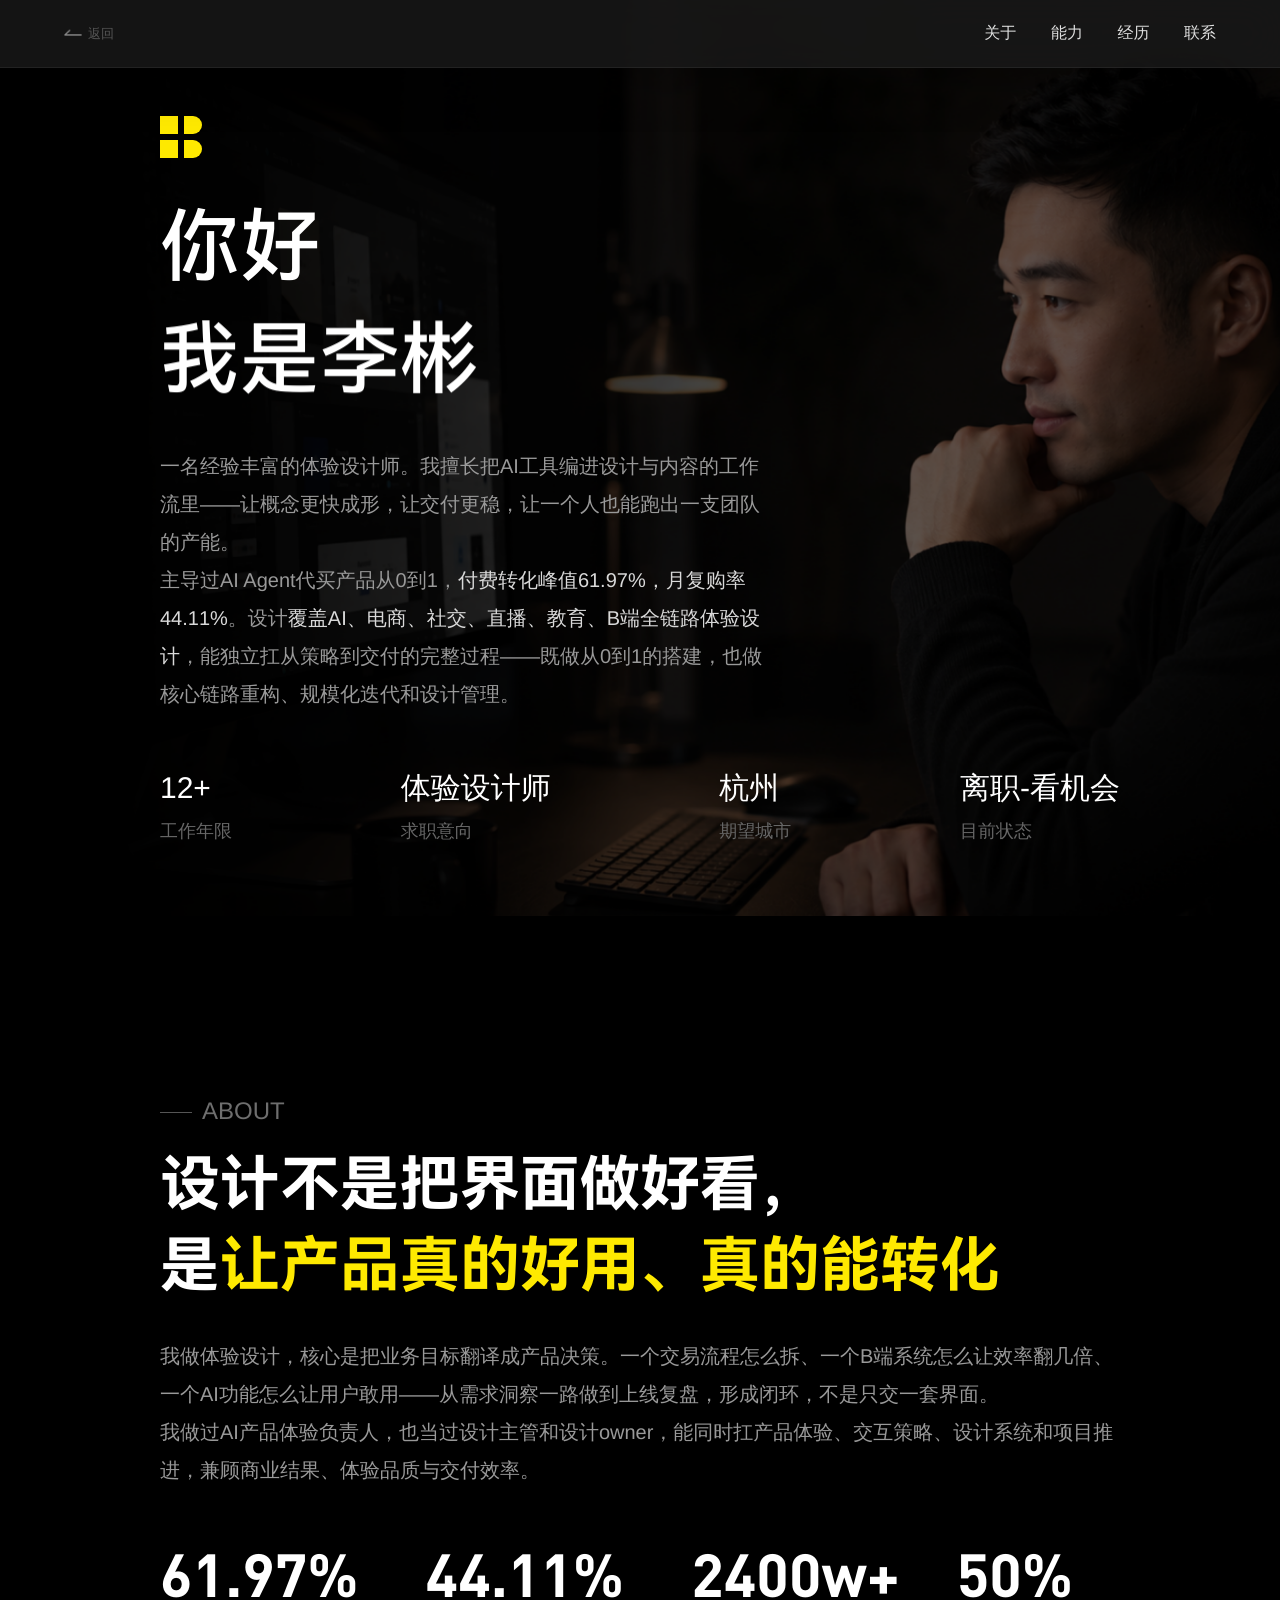
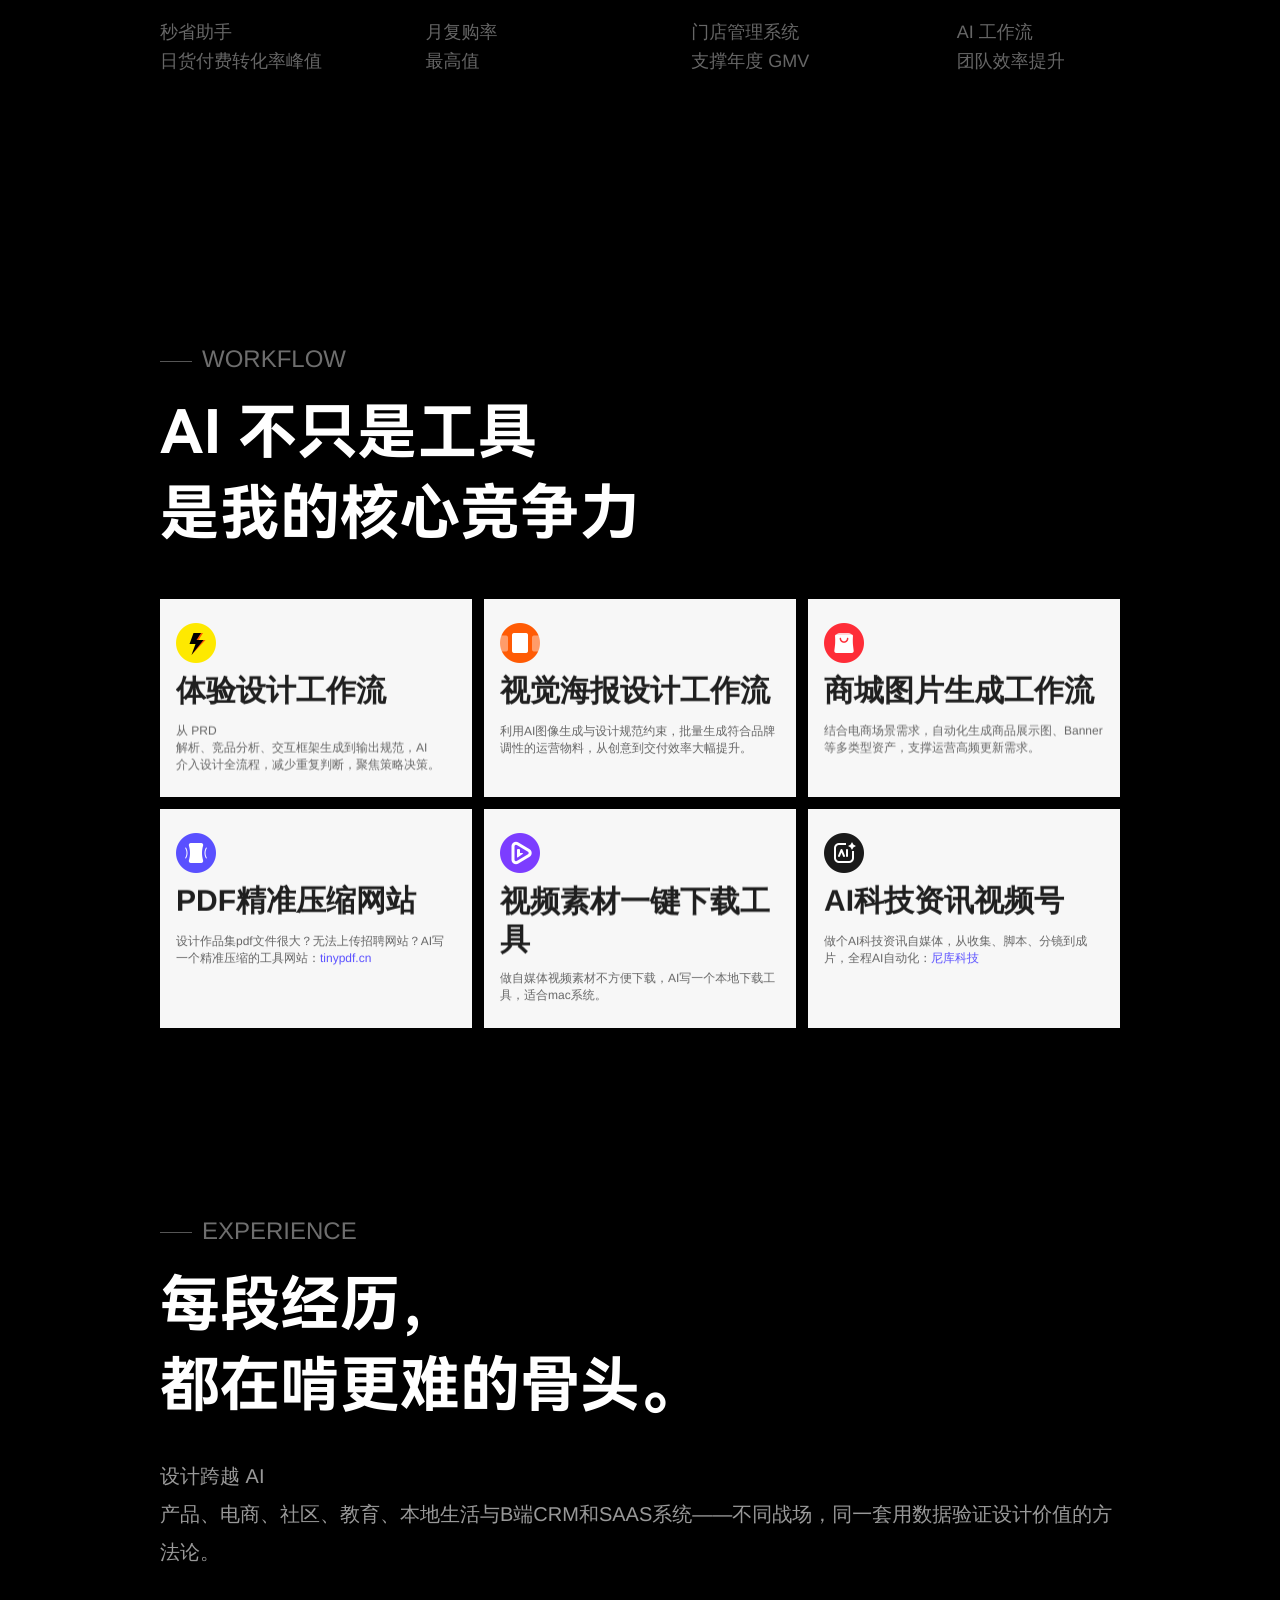
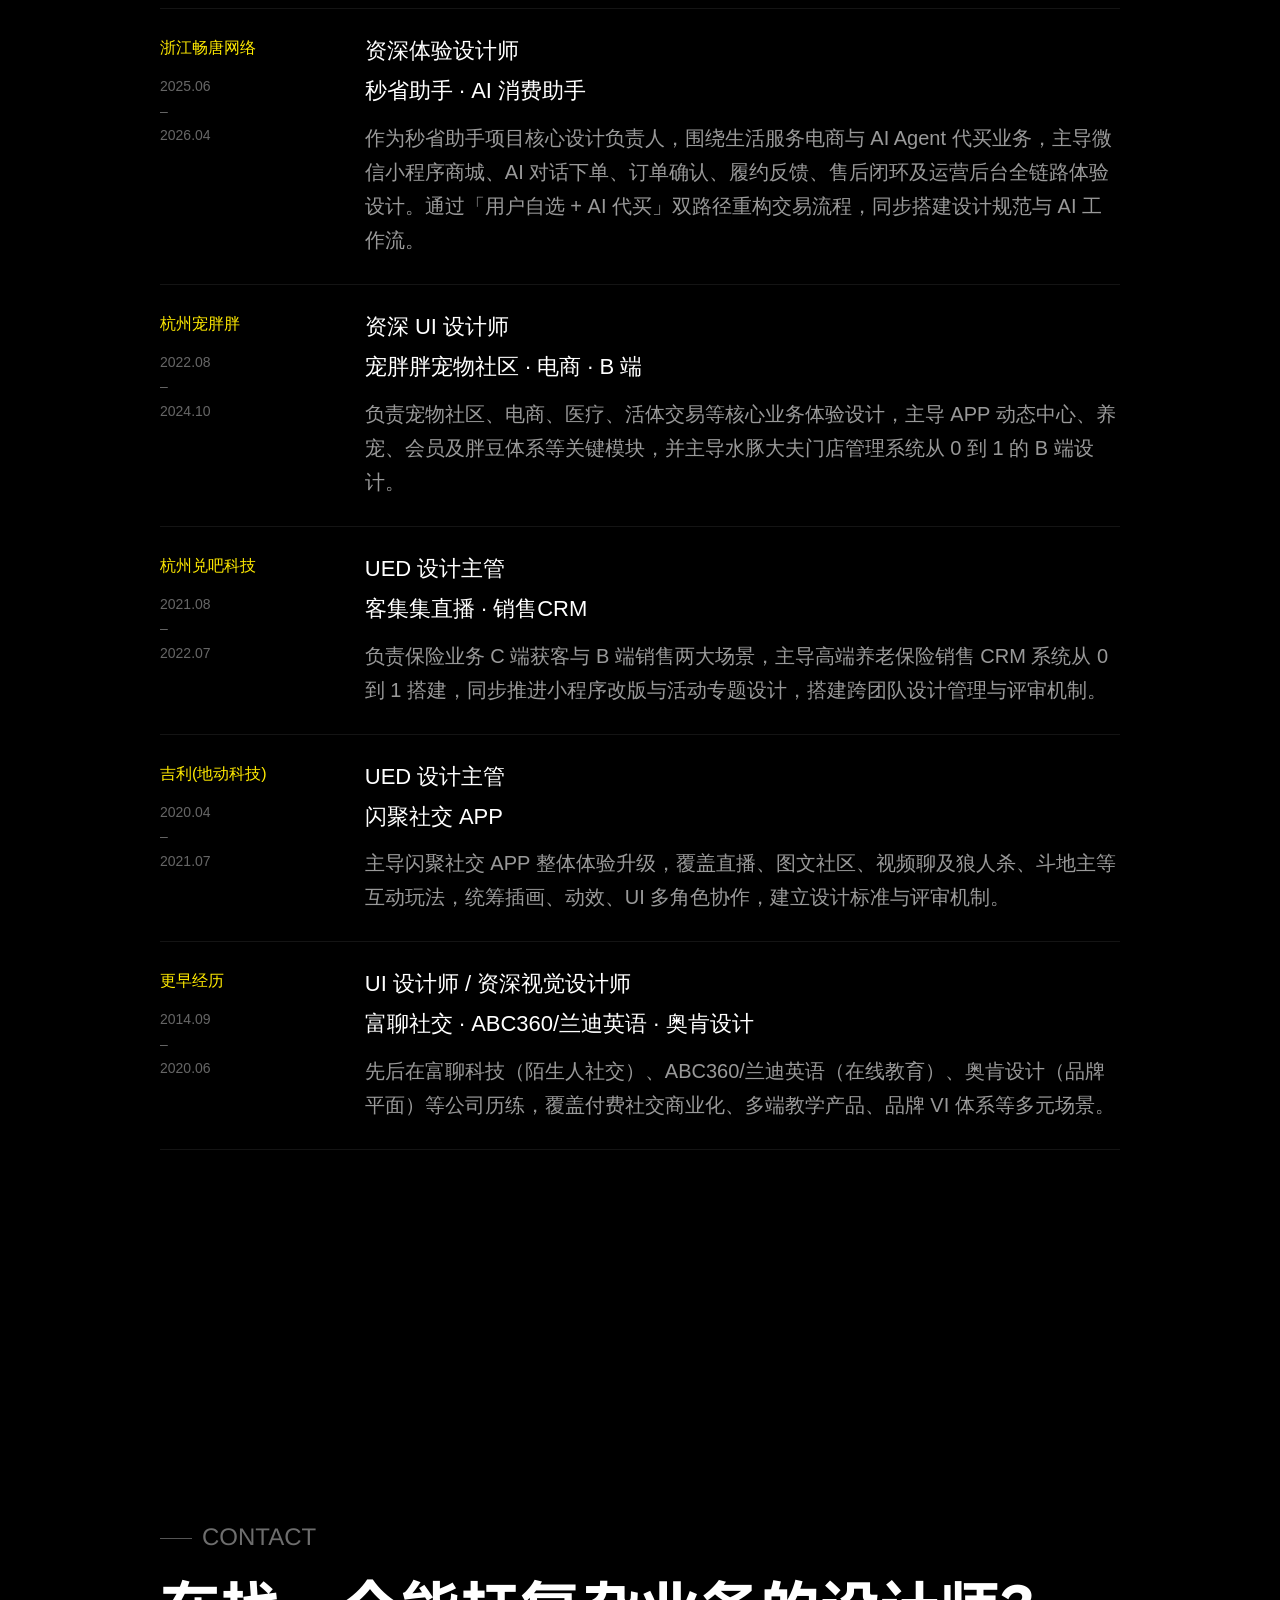
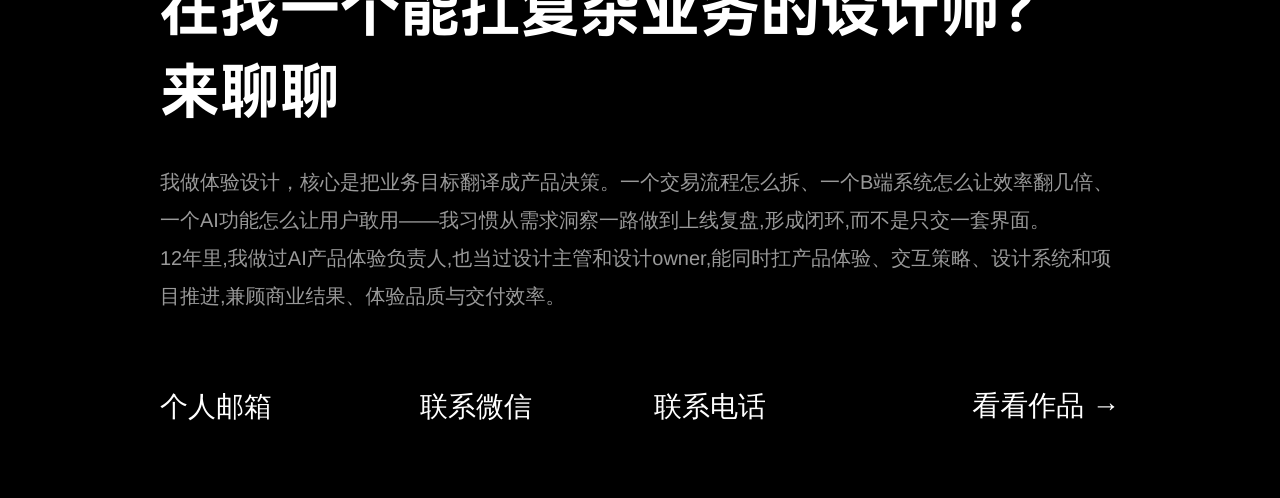
==== commit 9b670953: "fix: 隐藏视频素材工具下载入口" ====
--- a/about.html
+++ b/about.html
@@ -99,7 +99,7 @@
           <article>
             <img class="wf-icon" src="images/about/icons/workflow-video.png" alt="">
             <h3>视频素材一键下载工具</h3>
-            <p>做自媒体视频素材不方便下载，AI写一个本地下载工具，适合mac系统：<a class="wf-link" href="downloads/video-downloader-mac-test.zip" download="视频下载器-macOS测试版.zip">点击下载</a></p>
+            <p>做自媒体视频素材不方便下载，AI写一个本地下载工具，适合mac系统。</p>
           </article>
           <article>
             <img class="wf-icon" src="images/about/icons/workflow-news.png" alt="">
